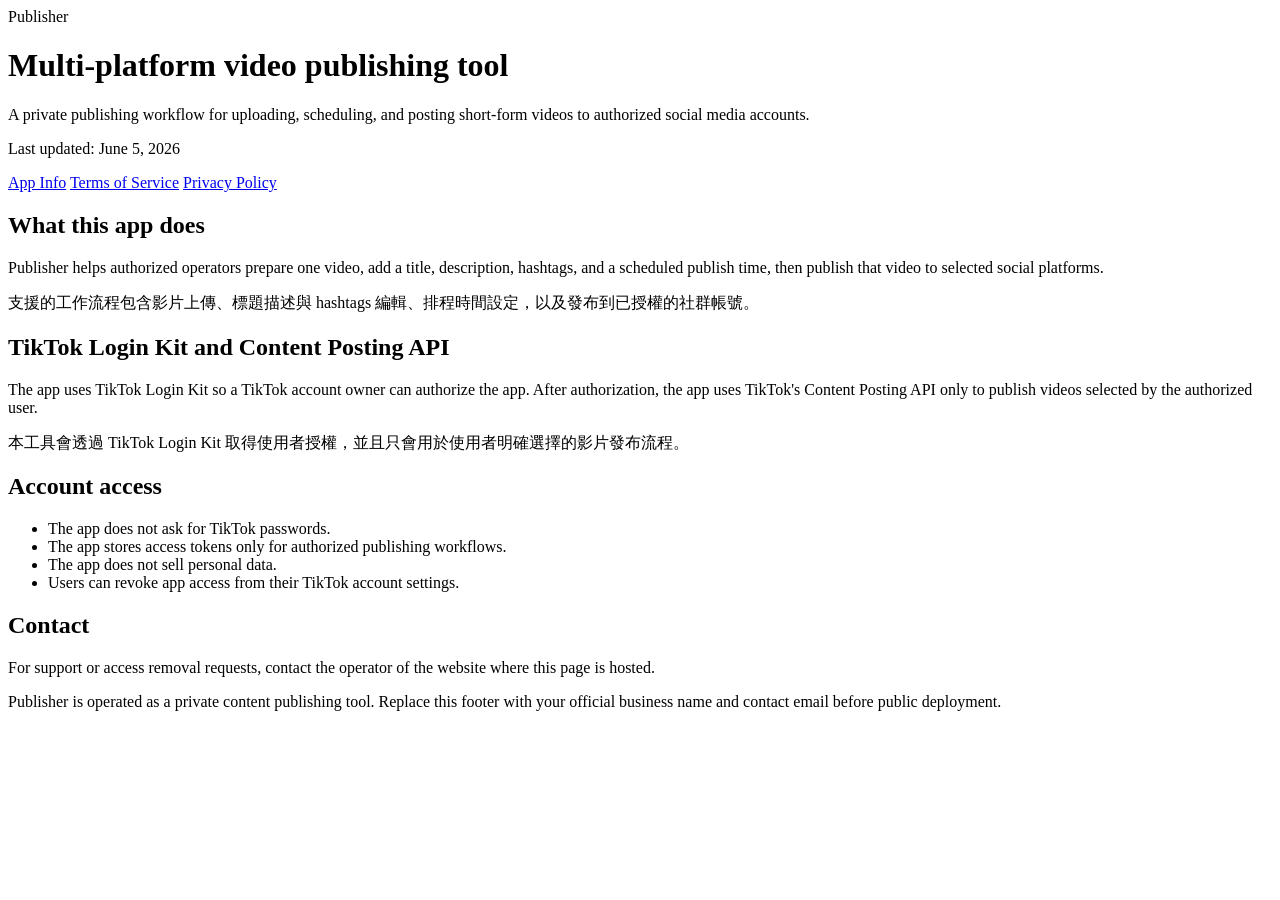
==== index.html @ a085608a "Create index.html" ====
<!doctype html>
<html lang="en">
  <head>
    <meta charset="utf-8" />
    <meta name="viewport" content="width=device-width, initial-scale=1" />
    <title>Publisher</title>
    <link rel="stylesheet" href="styles.css" />
  </head>
  <body>
    <main class="page">
      <header class="top">
        <div class="brand">Publisher</div>
        <h1>Multi-platform video publishing tool</h1>
        <p class="lead">A private publishing workflow for uploading, scheduling, and posting short-form videos to authorized social media accounts.</p>
        <p class="updated">Last updated: June 5, 2026</p>
        <nav aria-label="Legal pages">
          <a href="index.html">App Info</a>
          <a href="terms.html">Terms of Service</a>
          <a href="privacy.html">Privacy Policy</a>
        </nav>
      </header>

      <section class="paper">
        <h2>What this app does</h2>
        <p>Publisher helps authorized operators prepare one video, add a title, description, hashtags, and a scheduled publish time, then publish that video to selected social platforms.</p>
        <p>支援的工作流程包含影片上傳、標題描述與 hashtags 編輯、排程時間設定，以及發布到已授權的社群帳號。</p>

        <h2>TikTok Login Kit and Content Posting API</h2>
        <p>The app uses TikTok Login Kit so a TikTok account owner can authorize the app. After authorization, the app uses TikTok's Content Posting API only to publish videos selected by the authorized user.</p>
        <p>本工具會透過 TikTok Login Kit 取得使用者授權，並且只會用於使用者明確選擇的影片發布流程。</p>

        <h2>Account access</h2>
        <ul>
          <li>The app does not ask for TikTok passwords.</li>
          <li>The app stores access tokens only for authorized publishing workflows.</li>
          <li>The app does not sell personal data.</li>
          <li>Users can revoke app access from their TikTok account settings.</li>
        </ul>

        <h2>Contact</h2>
        <p>For support or access removal requests, contact the operator of the website where this page is hosted.</p>
      </section>

      <footer>
        <p>Publisher is operated as a private content publishing tool. Replace this footer with your official business name and contact email before public deployment.</p>
      </footer>
    </main>
  </body>
</html>
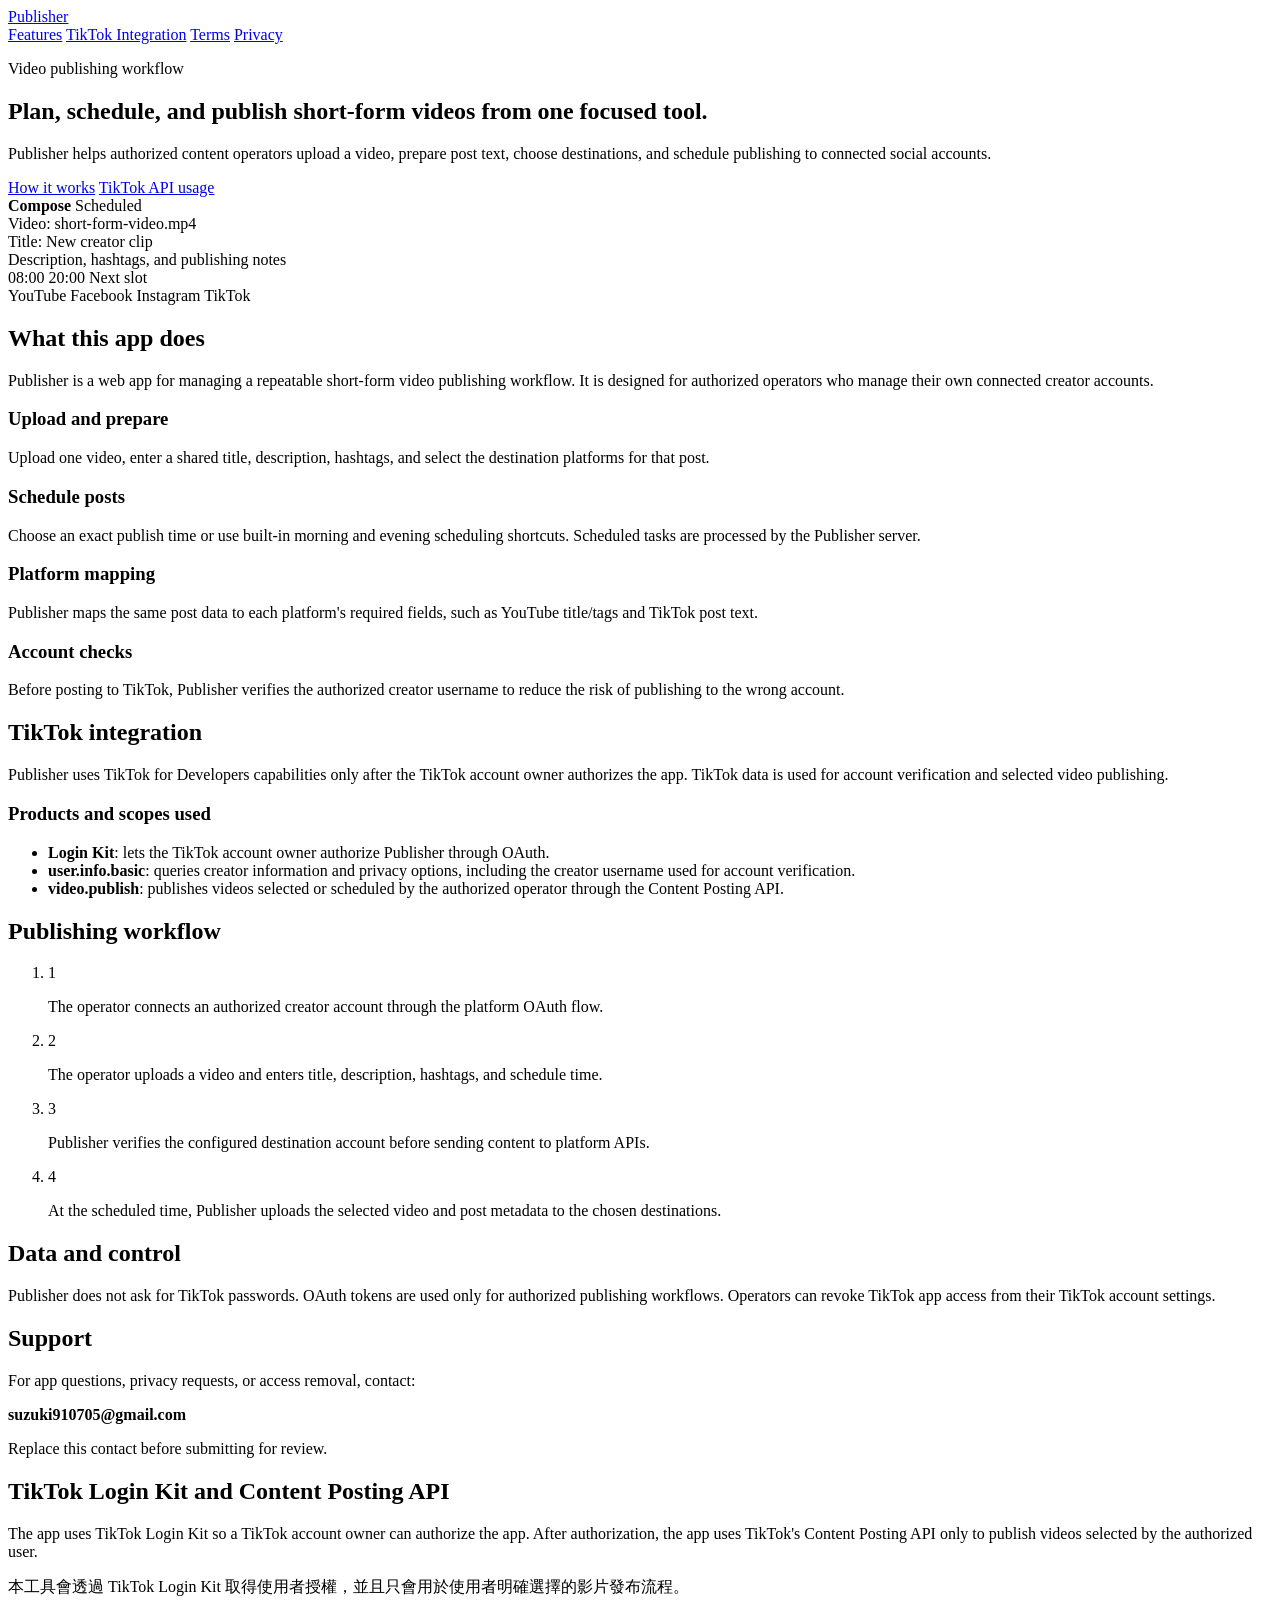
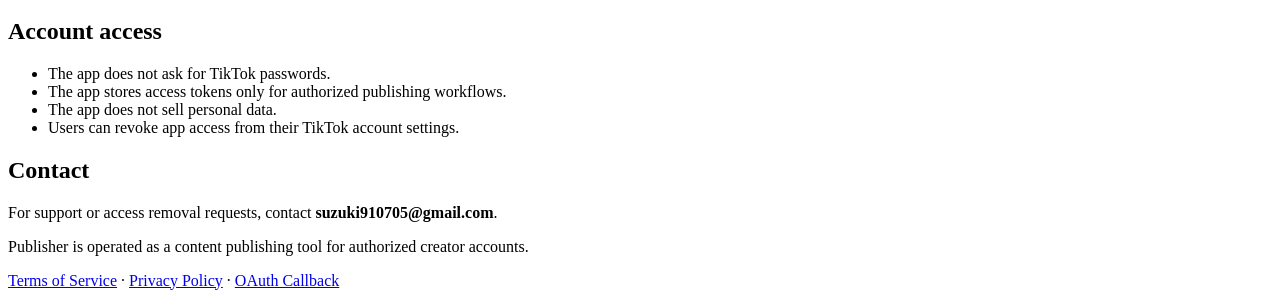
==== commit 6368e9f5: "Update index.html" ====
--- a/index.html
+++ b/index.html
@@ -8,23 +8,120 @@
   </head>
   <body>
     <main class="page">
-      <header class="top">
-        <div class="brand">Publisher</div>
-        <h1>Multi-platform video publishing tool</h1>
-        <p class="lead">A private publishing workflow for uploading, scheduling, and posting short-form videos to authorized social media accounts.</p>
-        <p class="updated">Last updated: June 5, 2026</p>
-        <nav aria-label="Legal pages">
-          <a href="index.html">App Info</a>
-          <a href="terms.html">Terms of Service</a>
-          <a href="privacy.html">Privacy Policy</a>
+      <header class="hero">
+        <nav class="site-nav" aria-label="Site navigation">
+          <a class="brand" href="index.html">Publisher</a>
+          <div>
+            <a href="#features">Features</a>
+            <a href="#tiktok">TikTok Integration</a>
+            <a href="terms.html">Terms</a>
+            <a href="privacy.html">Privacy</a>
+          </div>
         </nav>
+
+        <div class="hero-grid">
+          <section>
+            <p class="eyebrow">Video publishing workflow</p>
+            <h1>Plan, schedule, and publish short-form videos from one focused tool.</h1>
+            <p class="lead">Publisher helps authorized content operators upload a video, prepare post text, choose destinations, and schedule publishing to connected social accounts.</p>
+            <div class="hero-actions">
+              <a href="#workflow">How it works</a>
+              <a href="#tiktok">TikTok API usage</a>
+            </div>
+          </section>
+
+          <aside class="product-preview" aria-label="Publisher interface preview">
+            <div class="preview-top">
+              <span></span>
+              <span></span>
+              <span></span>
+            </div>
+            <div class="preview-body">
+              <div class="preview-row">
+                <strong>Compose</strong>
+                <span>Scheduled</span>
+              </div>
+              <div class="preview-field">Video: short-form-video.mp4</div>
+              <div class="preview-field">Title: New creator clip</div>
+              <div class="preview-field large">Description, hashtags, and publishing notes</div>
+              <div class="preview-slots">
+                <span>08:00</span>
+                <span>20:00</span>
+                <span>Next slot</span>
+              </div>
+              <div class="preview-platforms">
+                <span>YouTube</span>
+                <span>Facebook</span>
+                <span>Instagram</span>
+                <span>TikTok</span>
+              </div>
+            </div>
+          </aside>
+        </div>
       </header>
 
-      <section class="paper">
+      <section id="features" class="section">
         <h2>What this app does</h2>
-        <p>Publisher helps authorized operators prepare one video, add a title, description, hashtags, and a scheduled publish time, then publish that video to selected social platforms.</p>
-        <p>支援的工作流程包含影片上傳、標題描述與 hashtags 編輯、排程時間設定，以及發布到已授權的社群帳號。</p>
+        <p>Publisher is a web app for managing a repeatable short-form video publishing workflow. It is designed for authorized operators who manage their own connected creator accounts.</p>
+        <div class="feature-grid">
+          <article>
+            <h3>Upload and prepare</h3>
+            <p>Upload one video, enter a shared title, description, hashtags, and select the destination platforms for that post.</p>
+          </article>
+          <article>
+            <h3>Schedule posts</h3>
+            <p>Choose an exact publish time or use built-in morning and evening scheduling shortcuts. Scheduled tasks are processed by the Publisher server.</p>
+          </article>
+          <article>
+            <h3>Platform mapping</h3>
+            <p>Publisher maps the same post data to each platform's required fields, such as YouTube title/tags and TikTok post text.</p>
+          </article>
+          <article>
+            <h3>Account checks</h3>
+            <p>Before posting to TikTok, Publisher verifies the authorized creator username to reduce the risk of publishing to the wrong account.</p>
+          </article>
+        </div>
+      </section>
 
+      <section id="tiktok" class="section split">
+        <div>
+          <h2>TikTok integration</h2>
+          <p>Publisher uses TikTok for Developers capabilities only after the TikTok account owner authorizes the app. TikTok data is used for account verification and selected video publishing.</p>
+        </div>
+        <div class="paper">
+          <h3>Products and scopes used</h3>
+          <ul>
+            <li><strong>Login Kit</strong>: lets the TikTok account owner authorize Publisher through OAuth.</li>
+            <li><strong>user.info.basic</strong>: queries creator information and privacy options, including the creator username used for account verification.</li>
+            <li><strong>video.publish</strong>: publishes videos selected or scheduled by the authorized operator through the Content Posting API.</li>
+          </ul>
+        </div>
+      </section>
+
+      <section id="workflow" class="section">
+        <h2>Publishing workflow</h2>
+        <ol class="steps">
+          <li><span>1</span><p>The operator connects an authorized creator account through the platform OAuth flow.</p></li>
+          <li><span>2</span><p>The operator uploads a video and enters title, description, hashtags, and schedule time.</p></li>
+          <li><span>3</span><p>Publisher verifies the configured destination account before sending content to platform APIs.</p></li>
+          <li><span>4</span><p>At the scheduled time, Publisher uploads the selected video and post metadata to the chosen destinations.</p></li>
+        </ol>
+      </section>
+
+      <section class="section split">
+        <div class="paper">
+          <h2>Data and control</h2>
+          <p>Publisher does not ask for TikTok passwords. OAuth tokens are used only for authorized publishing workflows. Operators can revoke TikTok app access from their TikTok account settings.</p>
+        </div>
+        <div class="paper">
+          <h2>Support</h2>
+          <p>For app questions, privacy requests, or access removal, contact:</p>
+          <p><strong>suzuki910705@gmail.com</strong></p>
+          <p class="note">Replace this contact before submitting for review.</p>
+        </div>
+      </section>
+
+      <section class="section paper">
         <h2>TikTok Login Kit and Content Posting API</h2>
         <p>The app uses TikTok Login Kit so a TikTok account owner can authorize the app. After authorization, the app uses TikTok's Content Posting API only to publish videos selected by the authorized user.</p>
         <p>本工具會透過 TikTok Login Kit 取得使用者授權，並且只會用於使用者明確選擇的影片發布流程。</p>
@@ -38,11 +135,12 @@
         </ul>
 
         <h2>Contact</h2>
-        <p>For support or access removal requests, contact the operator of the website where this page is hosted.</p>
+        <p>For support or access removal requests, contact <strong>suzuki910705@gmail.com</strong>.</p>
       </section>
 
       <footer>
-        <p>Publisher is operated as a private content publishing tool. Replace this footer with your official business name and contact email before public deployment.</p>
+        <p>Publisher is operated as a content publishing tool for authorized creator accounts.</p>
+        <p><a href="terms.html">Terms of Service</a> · <a href="privacy.html">Privacy Policy</a> · <a href="callback.html">OAuth Callback</a></p>
       </footer>
     </main>
   </body>
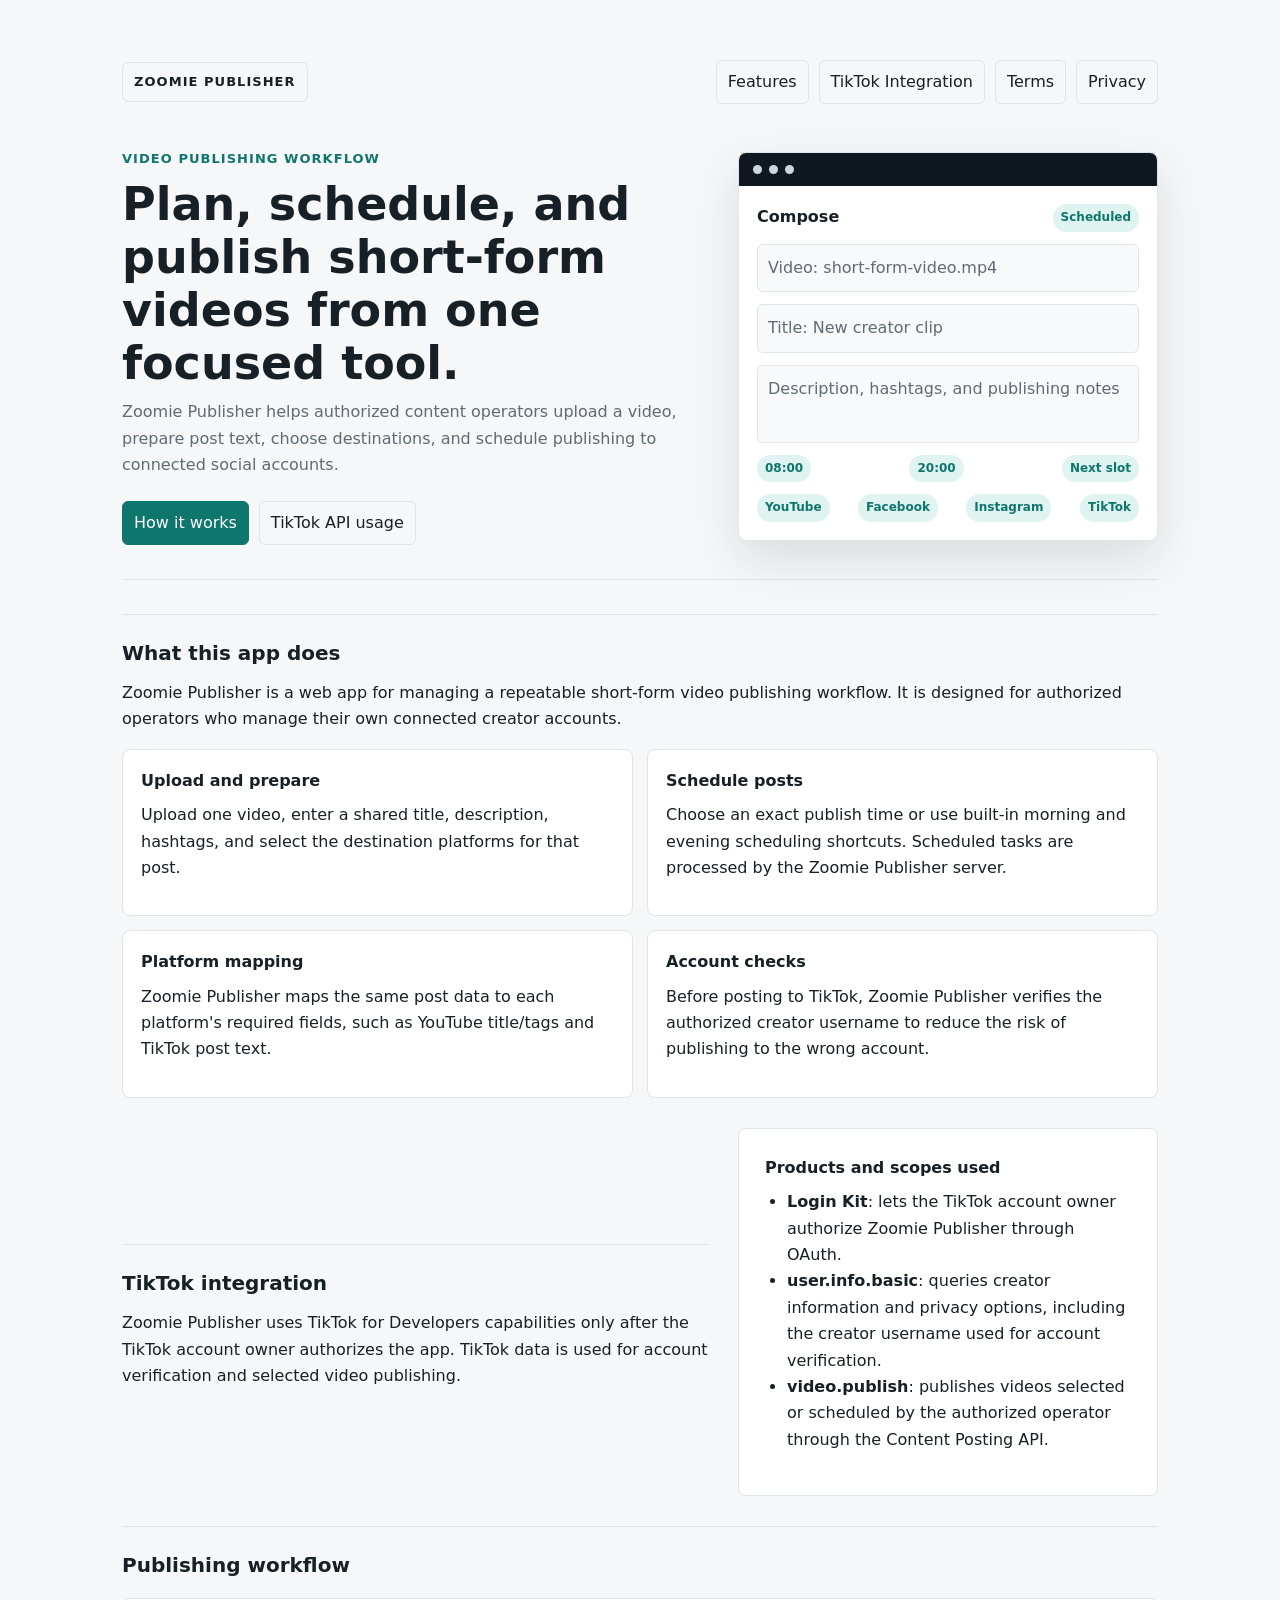
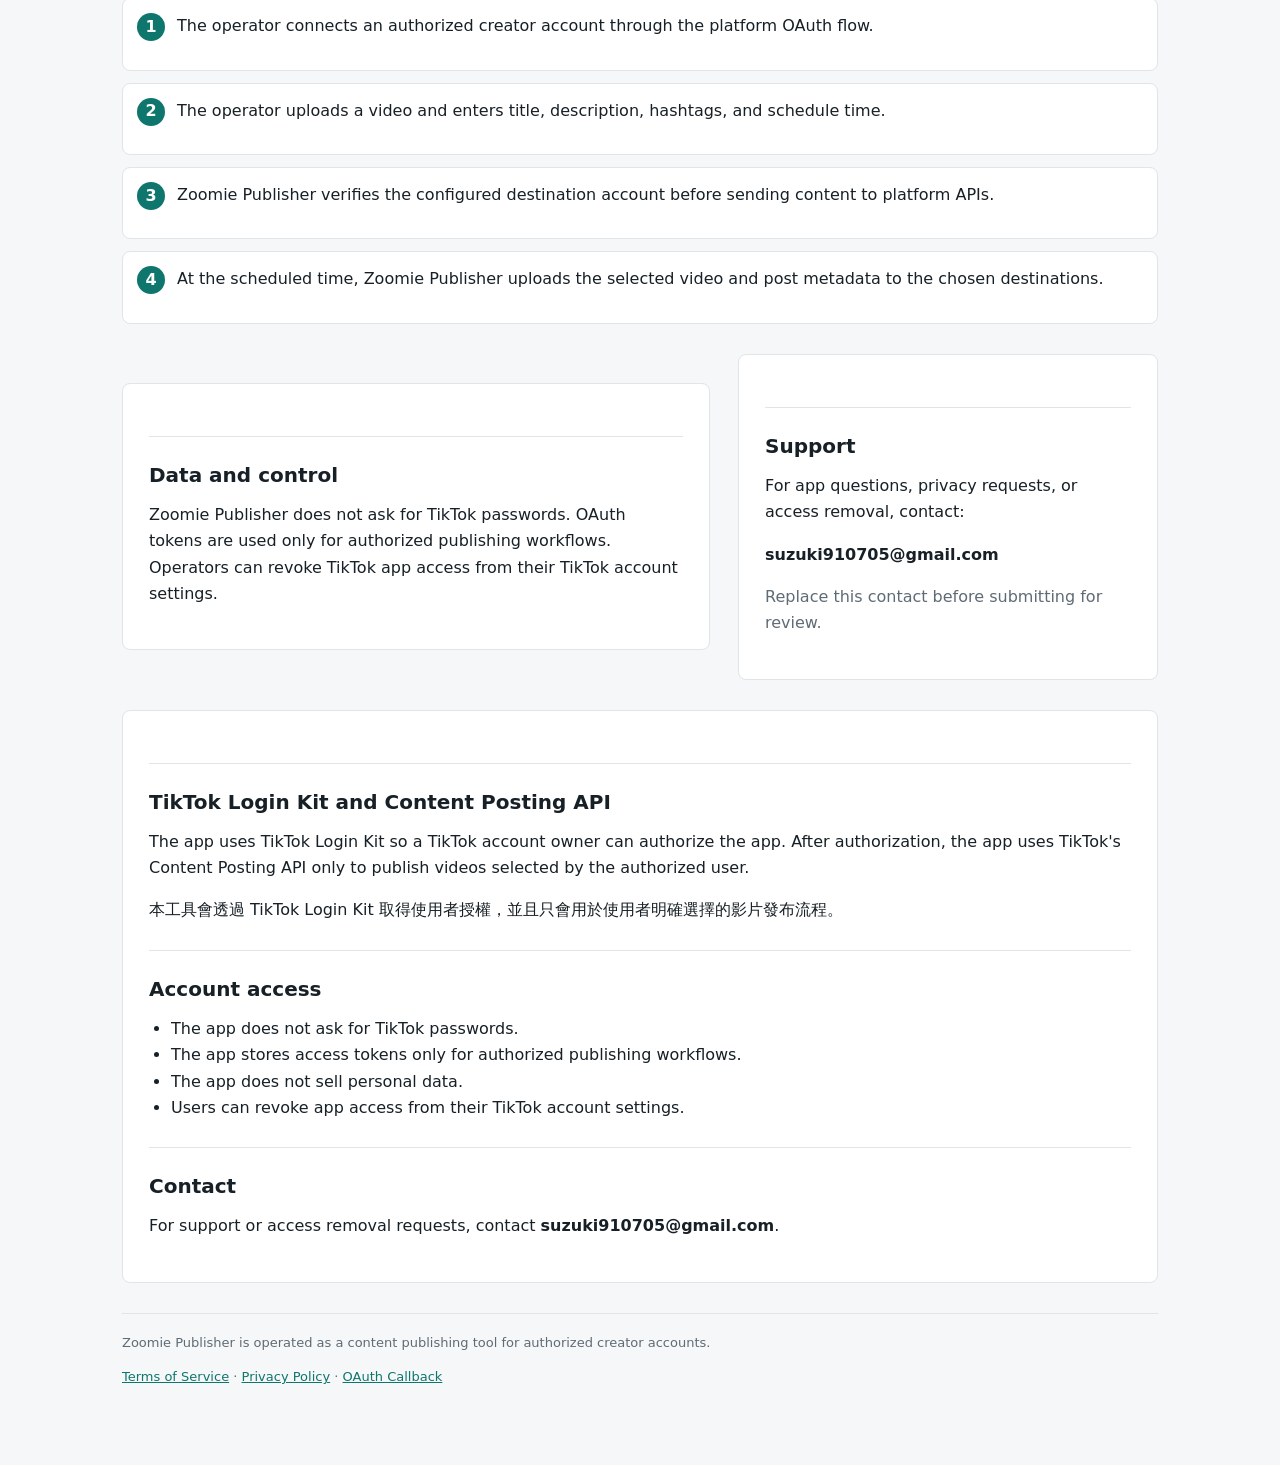
==== commit 726ff228: "Add files via upload" ====
--- a/index.html
+++ b/index.html
@@ -3,14 +3,18 @@
   <head>
     <meta charset="utf-8" />
     <meta name="viewport" content="width=device-width, initial-scale=1" />
-    <title>Publisher</title>
+    <meta name="application-name" content="Zoomie Publisher" />
+    <meta name="description" content="Zoomie Publisher is a web app for preparing, scheduling, and publishing short-form videos to authorized social accounts." />
+    <title>Zoomie Publisher</title>
+    <link rel="icon" href="favicon.png" type="image/png" />
+    <link rel="apple-touch-icon" href="app-icon.png" />
     <link rel="stylesheet" href="styles.css" />
   </head>
   <body>
     <main class="page">
       <header class="hero">
         <nav class="site-nav" aria-label="Site navigation">
-          <a class="brand" href="index.html">Publisher</a>
+          <a class="brand" href="index.html">Zoomie Publisher</a>
           <div>
             <a href="#features">Features</a>
             <a href="#tiktok">TikTok Integration</a>
@@ -23,14 +27,14 @@
           <section>
             <p class="eyebrow">Video publishing workflow</p>
             <h1>Plan, schedule, and publish short-form videos from one focused tool.</h1>
-            <p class="lead">Publisher helps authorized content operators upload a video, prepare post text, choose destinations, and schedule publishing to connected social accounts.</p>
+            <p class="lead">Zoomie Publisher helps authorized content operators upload a video, prepare post text, choose destinations, and schedule publishing to connected social accounts.</p>
             <div class="hero-actions">
               <a href="#workflow">How it works</a>
               <a href="#tiktok">TikTok API usage</a>
             </div>
           </section>
 
-          <aside class="product-preview" aria-label="Publisher interface preview">
+          <aside class="product-preview" aria-label="Zoomie Publisher interface preview">
             <div class="preview-top">
               <span></span>
               <span></span>
@@ -62,7 +66,7 @@
 
       <section id="features" class="section">
         <h2>What this app does</h2>
-        <p>Publisher is a web app for managing a repeatable short-form video publishing workflow. It is designed for authorized operators who manage their own connected creator accounts.</p>
+        <p>Zoomie Publisher is a web app for managing a repeatable short-form video publishing workflow. It is designed for authorized operators who manage their own connected creator accounts.</p>
         <div class="feature-grid">
           <article>
             <h3>Upload and prepare</h3>
@@ -70,15 +74,15 @@
           </article>
           <article>
             <h3>Schedule posts</h3>
-            <p>Choose an exact publish time or use built-in morning and evening scheduling shortcuts. Scheduled tasks are processed by the Publisher server.</p>
+            <p>Choose an exact publish time or use built-in morning and evening scheduling shortcuts. Scheduled tasks are processed by the Zoomie Publisher server.</p>
           </article>
           <article>
             <h3>Platform mapping</h3>
-            <p>Publisher maps the same post data to each platform's required fields, such as YouTube title/tags and TikTok post text.</p>
+            <p>Zoomie Publisher maps the same post data to each platform's required fields, such as YouTube title/tags and TikTok post text.</p>
           </article>
           <article>
             <h3>Account checks</h3>
-            <p>Before posting to TikTok, Publisher verifies the authorized creator username to reduce the risk of publishing to the wrong account.</p>
+            <p>Before posting to TikTok, Zoomie Publisher verifies the authorized creator username to reduce the risk of publishing to the wrong account.</p>
           </article>
         </div>
       </section>
@@ -86,12 +90,12 @@
       <section id="tiktok" class="section split">
         <div>
           <h2>TikTok integration</h2>
-          <p>Publisher uses TikTok for Developers capabilities only after the TikTok account owner authorizes the app. TikTok data is used for account verification and selected video publishing.</p>
+          <p>Zoomie Publisher uses TikTok for Developers capabilities only after the TikTok account owner authorizes the app. TikTok data is used for account verification and selected video publishing.</p>
         </div>
         <div class="paper">
           <h3>Products and scopes used</h3>
           <ul>
-            <li><strong>Login Kit</strong>: lets the TikTok account owner authorize Publisher through OAuth.</li>
+            <li><strong>Login Kit</strong>: lets the TikTok account owner authorize Zoomie Publisher through OAuth.</li>
             <li><strong>user.info.basic</strong>: queries creator information and privacy options, including the creator username used for account verification.</li>
             <li><strong>video.publish</strong>: publishes videos selected or scheduled by the authorized operator through the Content Posting API.</li>
           </ul>
@@ -103,15 +107,15 @@
         <ol class="steps">
           <li><span>1</span><p>The operator connects an authorized creator account through the platform OAuth flow.</p></li>
           <li><span>2</span><p>The operator uploads a video and enters title, description, hashtags, and schedule time.</p></li>
-          <li><span>3</span><p>Publisher verifies the configured destination account before sending content to platform APIs.</p></li>
-          <li><span>4</span><p>At the scheduled time, Publisher uploads the selected video and post metadata to the chosen destinations.</p></li>
+          <li><span>3</span><p>Zoomie Publisher verifies the configured destination account before sending content to platform APIs.</p></li>
+          <li><span>4</span><p>At the scheduled time, Zoomie Publisher uploads the selected video and post metadata to the chosen destinations.</p></li>
         </ol>
       </section>
 
       <section class="section split">
         <div class="paper">
           <h2>Data and control</h2>
-          <p>Publisher does not ask for TikTok passwords. OAuth tokens are used only for authorized publishing workflows. Operators can revoke TikTok app access from their TikTok account settings.</p>
+          <p>Zoomie Publisher does not ask for TikTok passwords. OAuth tokens are used only for authorized publishing workflows. Operators can revoke TikTok app access from their TikTok account settings.</p>
         </div>
         <div class="paper">
           <h2>Support</h2>
@@ -139,7 +143,7 @@
       </section>
 
       <footer>
-        <p>Publisher is operated as a content publishing tool for authorized creator accounts.</p>
+        <p>Zoomie Publisher is operated as a content publishing tool for authorized creator accounts.</p>
         <p><a href="terms.html">Terms of Service</a> · <a href="privacy.html">Privacy Policy</a> · <a href="callback.html">OAuth Callback</a></p>
       </footer>
     </main>
--- a/styles.css
+++ b/styles.css
@@ -0,0 +1,289 @@
+:root {
+  color-scheme: light;
+  --bg: #f5f7f8;
+  --paper: #ffffff;
+  --text: #172026;
+  --muted: #5f6b75;
+  --line: #dfe5e8;
+  --accent: #0f766e;
+  --accent-soft: #dff3f0;
+  --ink: #0f1720;
+}
+
+* {
+  box-sizing: border-box;
+}
+
+body {
+  margin: 0;
+  background: var(--bg);
+  color: var(--text);
+  font-family: Inter, ui-sans-serif, system-ui, -apple-system, BlinkMacSystemFont, "Segoe UI", sans-serif;
+  letter-spacing: 0;
+  line-height: 1.65;
+}
+
+a {
+  color: var(--accent);
+}
+
+.page {
+  max-width: 1080px;
+  margin: 0 auto;
+  padding: 42px 22px 64px;
+}
+
+.hero {
+  border-bottom: 1px solid var(--line);
+  margin-bottom: 34px;
+  padding-bottom: 34px;
+}
+
+.brand {
+  color: var(--accent);
+  font-size: 13px;
+  font-weight: 800;
+  letter-spacing: 0.08em;
+  text-transform: uppercase;
+  text-decoration: none;
+}
+
+h1,
+h2,
+p,
+ul {
+  margin-top: 0;
+}
+
+h1 {
+  font-size: 46px;
+  line-height: 1.15;
+  margin-bottom: 10px;
+}
+
+h2 {
+  border-top: 1px solid var(--line);
+  font-size: 20px;
+  margin-bottom: 10px;
+  margin-top: 26px;
+  padding-top: 22px;
+}
+
+h3 {
+  font-size: 16px;
+  margin-bottom: 8px;
+  margin-top: 0;
+}
+
+.lead,
+.updated,
+footer,
+.note {
+  color: var(--muted);
+}
+
+.paper {
+  background: var(--paper);
+  border: 1px solid var(--line);
+  border-radius: 8px;
+  padding: 26px;
+}
+
+nav {
+  margin-top: 18px;
+}
+
+.site-nav {
+  display: flex;
+  justify-content: space-between;
+  align-items: center;
+  gap: 12px;
+  margin-bottom: 44px;
+}
+
+.site-nav div {
+  display: flex;
+  flex-wrap: wrap;
+  gap: 10px;
+}
+
+.site-nav a,
+.hero-actions a {
+  border: 1px solid var(--line);
+  border-radius: 6px;
+  color: var(--text);
+  padding: 8px 11px;
+  text-decoration: none;
+}
+
+.hero-grid,
+.split {
+  display: grid;
+  grid-template-columns: minmax(0, 1fr) minmax(320px, 420px);
+  gap: 28px;
+  align-items: center;
+}
+
+.eyebrow {
+  color: var(--accent);
+  font-size: 13px;
+  font-weight: 800;
+  letter-spacing: 0.08em;
+  margin-bottom: 8px;
+  text-transform: uppercase;
+}
+
+.hero-actions {
+  display: flex;
+  flex-wrap: wrap;
+  gap: 10px;
+  margin-top: 22px;
+}
+
+.hero-actions a:first-child {
+  background: var(--accent);
+  border-color: var(--accent);
+  color: #fff;
+}
+
+.product-preview {
+  background: var(--paper);
+  border: 1px solid var(--line);
+  border-radius: 8px;
+  box-shadow: 0 18px 48px rgba(23, 32, 38, 0.12);
+  overflow: hidden;
+}
+
+.preview-top {
+  background: var(--ink);
+  display: flex;
+  gap: 7px;
+  padding: 12px 14px;
+}
+
+.preview-top span {
+  background: #cbd5dc;
+  border-radius: 999px;
+  height: 9px;
+  width: 9px;
+}
+
+.preview-body {
+  display: grid;
+  gap: 12px;
+  padding: 18px;
+}
+
+.preview-row,
+.preview-slots,
+.preview-platforms {
+  display: flex;
+  flex-wrap: wrap;
+  gap: 8px;
+  justify-content: space-between;
+}
+
+.preview-row span,
+.preview-slots span,
+.preview-platforms span {
+  background: var(--accent-soft);
+  border-radius: 999px;
+  color: var(--accent);
+  font-size: 12px;
+  font-weight: 700;
+  padding: 4px 8px;
+}
+
+.preview-field {
+  background: #f7f9fa;
+  border: 1px solid var(--line);
+  border-radius: 6px;
+  color: var(--muted);
+  padding: 10px;
+}
+
+.preview-field.large {
+  min-height: 78px;
+}
+
+.section {
+  margin-bottom: 30px;
+}
+
+.feature-grid {
+  display: grid;
+  grid-template-columns: repeat(2, minmax(0, 1fr));
+  gap: 14px;
+  margin-top: 16px;
+}
+
+.feature-grid article {
+  background: var(--paper);
+  border: 1px solid var(--line);
+  border-radius: 8px;
+  padding: 18px;
+}
+
+.steps {
+  display: grid;
+  gap: 12px;
+  list-style: none;
+  padding: 0;
+}
+
+.steps li {
+  align-items: flex-start;
+  background: var(--paper);
+  border: 1px solid var(--line);
+  border-radius: 8px;
+  display: flex;
+  gap: 12px;
+  padding: 14px;
+}
+
+.steps span {
+  background: var(--accent);
+  border-radius: 999px;
+  color: #fff;
+  display: grid;
+  flex: 0 0 28px;
+  font-weight: 800;
+  height: 28px;
+  place-items: center;
+}
+
+ul {
+  padding-left: 22px;
+}
+
+footer {
+  border-top: 1px solid var(--line);
+  font-size: 13px;
+  margin-top: 28px;
+  padding-top: 18px;
+}
+
+@media (max-width: 640px) {
+  .page {
+    padding: 28px 14px 44px;
+  }
+
+  .hero-grid,
+  .split,
+  .feature-grid {
+    grid-template-columns: 1fr;
+  }
+
+  .site-nav {
+    align-items: flex-start;
+    flex-direction: column;
+  }
+
+  .paper {
+    padding: 20px;
+  }
+
+  h1 {
+    font-size: 28px;
+  }
+}
